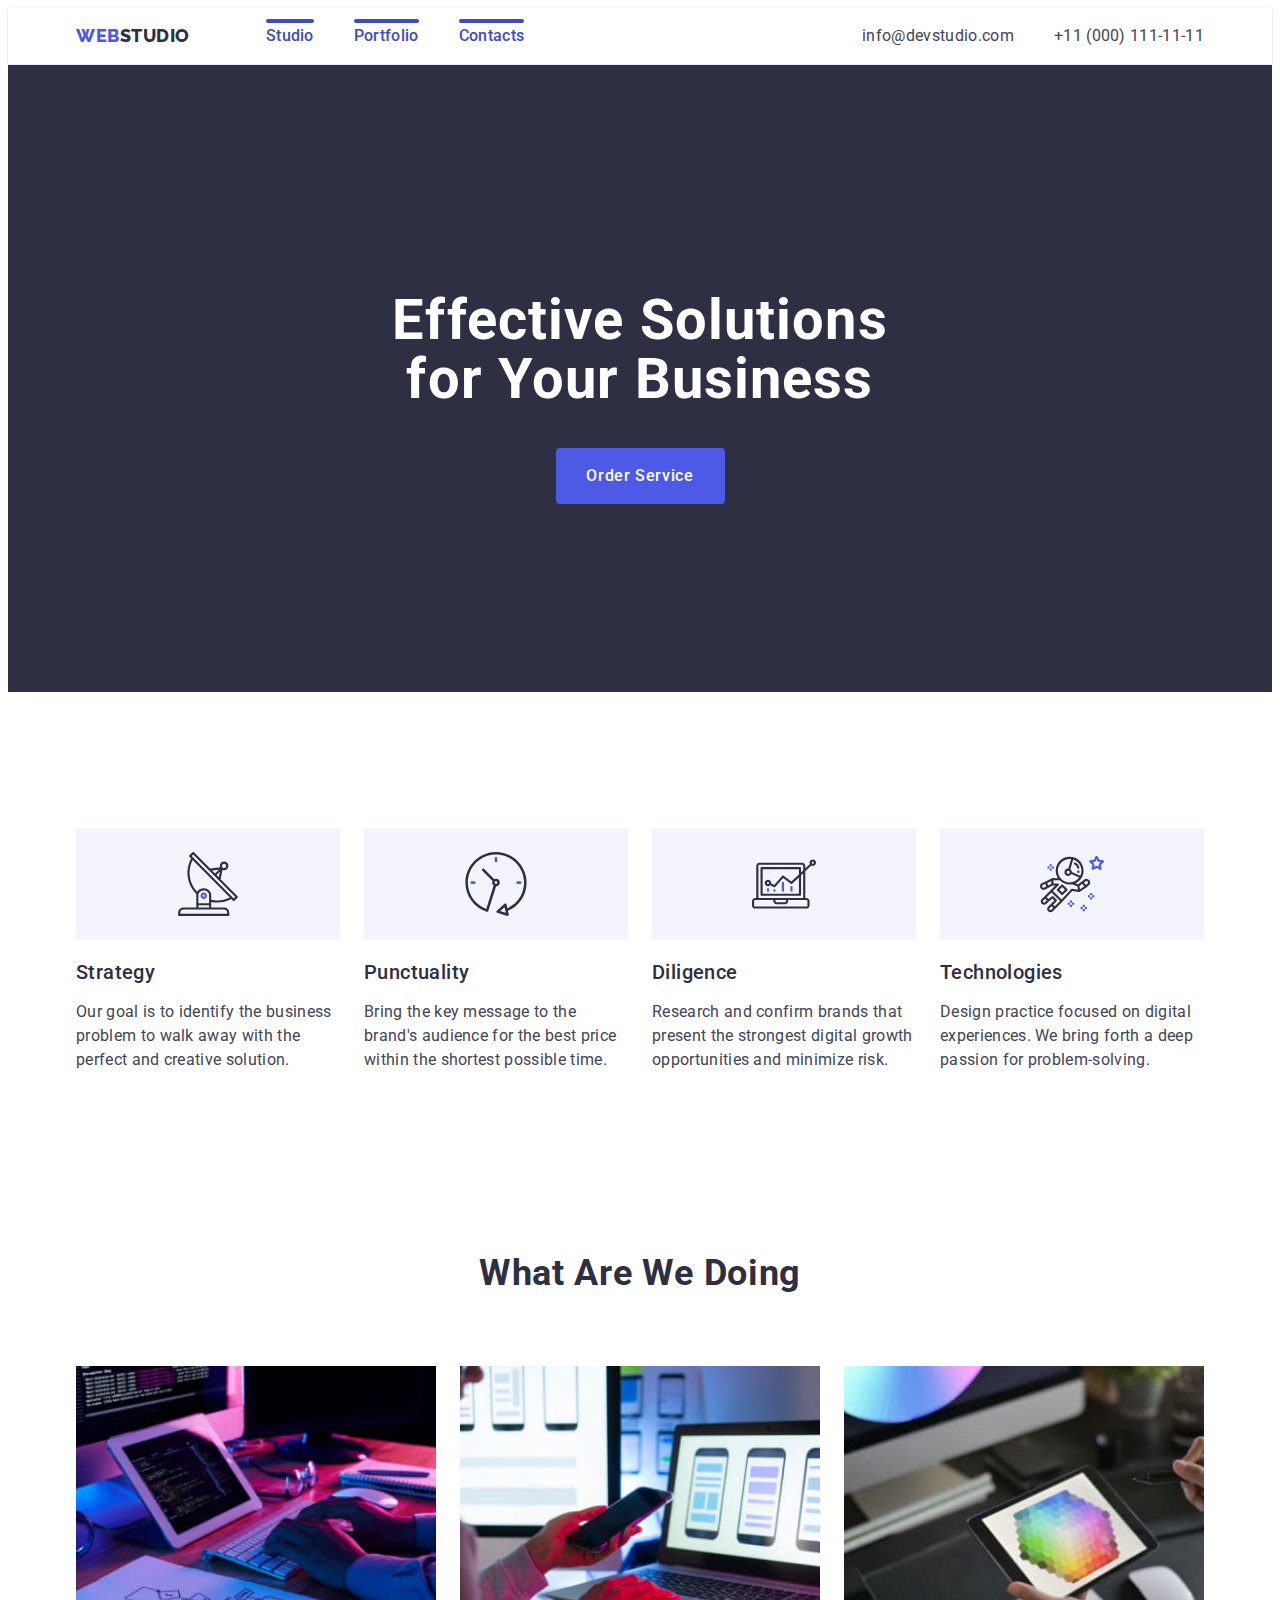
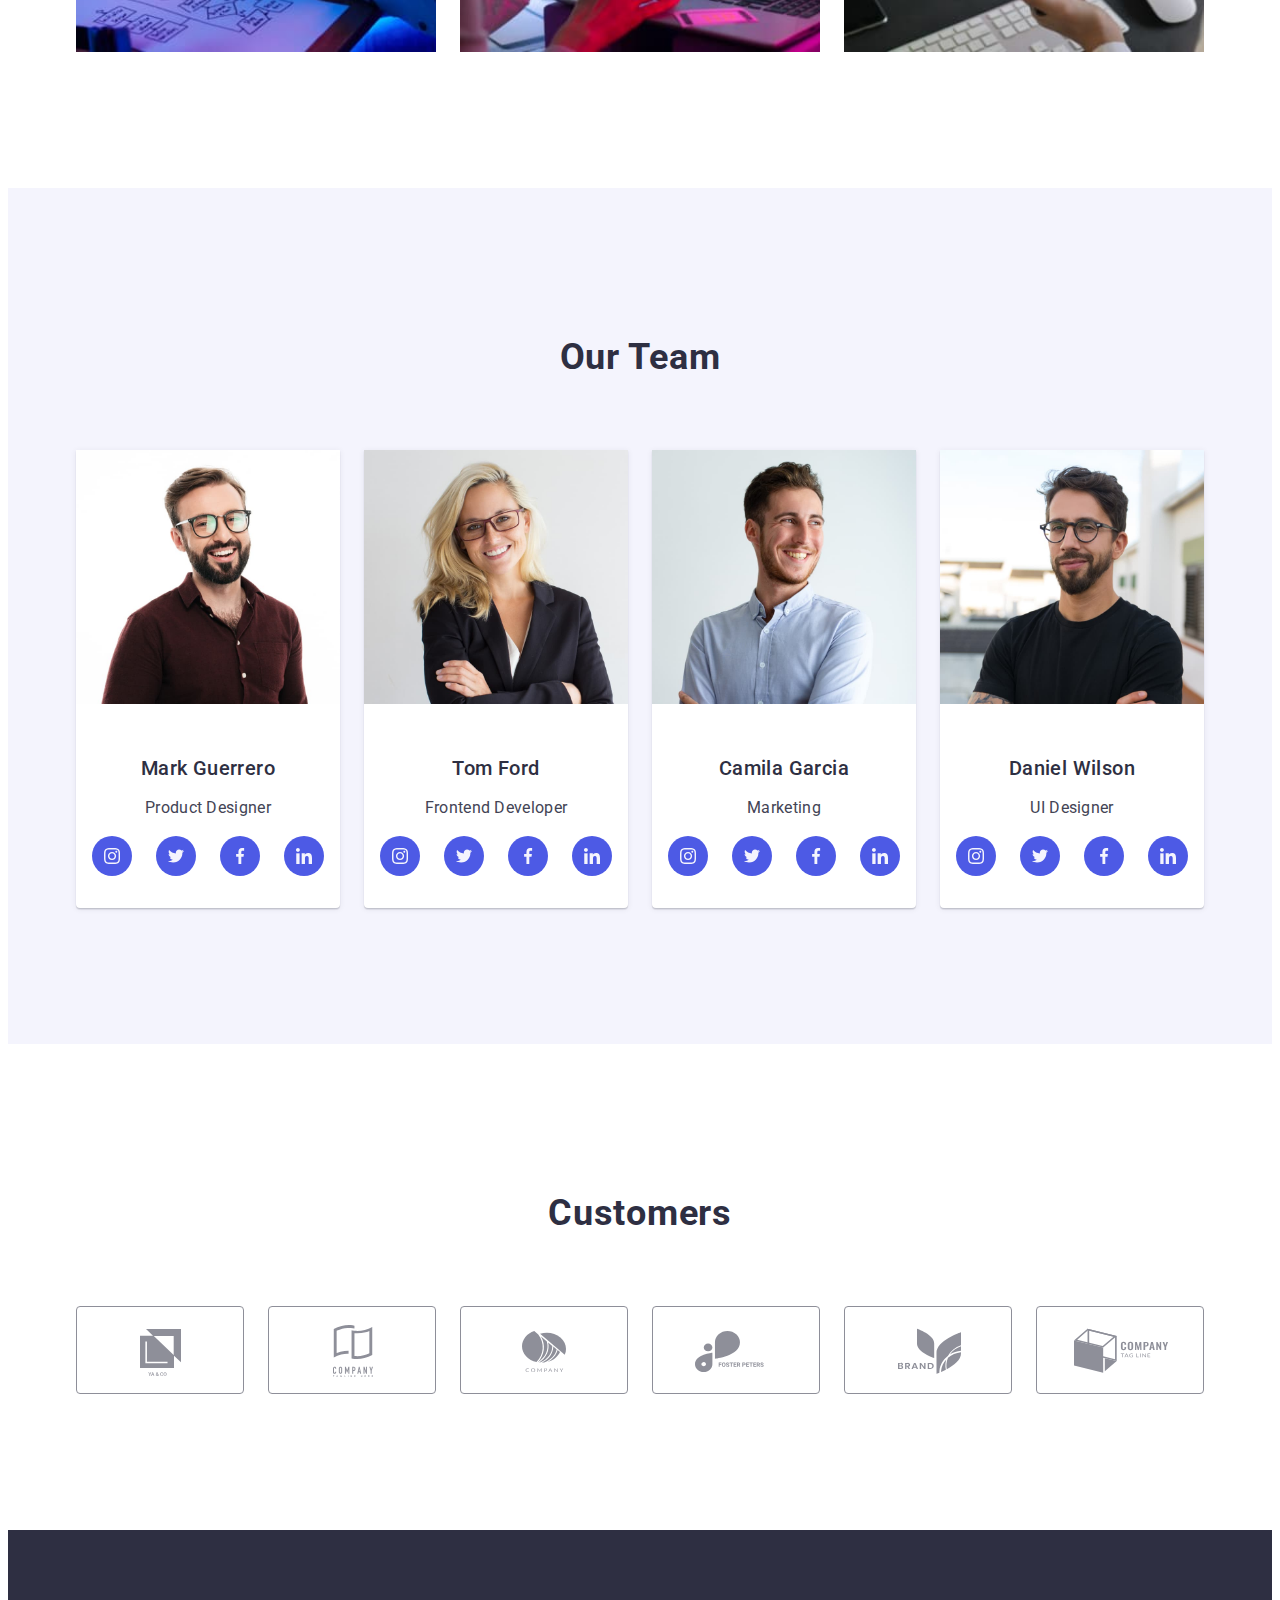
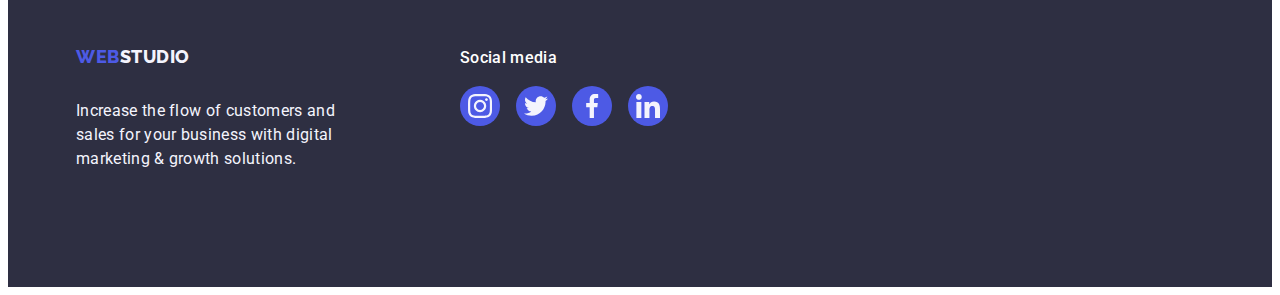
==== index.html @ 099668f4 "Initial commit" ====
<!DOCTYPE html>
<html lang="en">
  <head>
    <meta charset="UTF-8" />
    <meta name="viewport" content="width=device-width, initial-scale=1.0" />
    <title>Studio</title>

    <link
      rel="stylesheet"
      href="https://cdnjs.cloudflare.com/ajax/libs/modern-normalize/2.0.0/modern-normalize.min.css"
      integrity="sha512-4xo8blKMVCiXpTaLzQSLSw3KFOVPWhm/TRtuPVc4WG6kUgjH6J03IBuG7JZPkcWMxJ5huwaBpOpnwYElP/m6wg=="
      crossorigin="anonymous"
      referrerpolicy="no-referrer"
    />
    <link rel="stylesheet" href="./css/styles.css" />
    <link rel="preconnect" href="https://fonts.googleapis.com" />
    <link rel="preconnect" href="https://fonts.gstatic.com" crossorigin />
    <link
      href="https://fonts.googleapis.com/css2?family=Raleway:wght@700&family=Roboto:wght@400;500;700;900&display=swap"
      rel="stylesheet"
    />
  </head>

  <body>
    <!-- Header content -->

    <header class="header-container">
      <div class="header-content container space">
        <nav class="header-navbar">
          <a class="logo logo-blue link header-navbar-logo" href="./index.html"
            >Web<span class="logo logo-dark link">Studio</span></a
          >
          <ul class="list header-navbar-menu">
            <li>
              <a class="header-nav-link link" href="./index.html">Studio</a>
            </li>
            <li>
              <a class="header-nav-link link" href="./portfolio.html"
                >Portfolio</a
              >
            </li>
            <li>
              <a class="header-nav-link link" href="">Contacts</a>
            </li>
          </ul>
        </nav>
        <address class="address">
          <ul class="list header-address-container">
            <li>
              <a class="address-link link" href="mailto:info@devstudio.com"
                >info@devstudio.com</a
              >
            </li>
            <li>
              <a class="address-link link" href="tel:+110001111111"
                >+11 (000) 111-11-11</a
              >
            </li>
          </ul>
        </address>
      </div>
    </header>

    <main>
      <!-- Hero section -->
      <section class="hero-background hero-container">
        <div class="container hero-title-straighten">
          <h1 class="hero-title">
            Effective Solutions <br />
            for Your Business
          </h1>
          <button data-modal-open class="hero-order-button" type="button">
            Order Service
          </button>
        </div>
      </section>

      <!-- We offer section -->
      <section class="we-offer-container">
        <div class="container">
          <h2 class="visually-hidden">h2</h2>
          <ul class="list we-offer-section-list">
            <li class="we-offer-section-icon-list">
              <div class="we-offer-div-icon">
                <svg width="64" height="64" class="we-offer-svg">
                  <use href="./images/icons.svg#antenna" />
                </svg>
              </div>
              <h3 class="header-subtitle we-offer-header">Strategy</h3>
              <p class="paragraph-content">
                Our goal is to identify the business problem to walk away with
                the perfect and creative solution.
              </p>
            </li>
            <li class="we-offer-section-icon-list">
              <div class="we-offer-div-icon">
                <svg width="64" height="64" class="we-offer-svg">
                  <use href="./images/icons.svg#clock" />
                </svg>
              </div>
              <h3 class="header-subtitle we-offer-header">Punctuality</h3>
              <p class="paragraph-content">
                Bring the key message to the brand's audience for the best price
                within the shortest possible time.
              </p>
            </li>
            <li class="we-offer-section-icon-list">
              <div class="we-offer-div-icon">
                <svg width="64" height="64" class="we-offer-svg">
                  <use href="./images/icons.svg#diagram" />
                </svg>
              </div>
              <h3 class="header-subtitle we-offer-header">Diligence</h3>
              <p class="paragraph-content">
                Research and confirm brands that present the strongest digital
                growth opportunities and minimize risk.
              </p>
            </li>
            <li class="we-offer-section-icon-list">
              <div class="we-offer-div-icon">
                <svg width="64" height="64" class="we-offer-svg">
                  <use href="./images/icons.svg#astronaut" />
                </svg>
              </div>
              <h3 class="header-subtitle we-offer-header">Technologies</h3>
              <p class="paragraph-content">
                Design practice focused on digital experiences. We bring forth a
                deep passion for problem-solving.
              </p>
            </li>
          </ul>
        </div>
      </section>

      <!-- Our work section -->
      <section class="our-work-container">
        <div class="container">
          <h2 class="section-title our-work-header">What are we doing</h2>
          <ul class="list our-work-list">
            <li class="our-work-element">
              <img src="./images/code.jpg" alt="Coding on desk." width="360" />
            </li>
            <li class="our-work-element">
              <img
                src="./images/search.jpg"
                alt="Searching Layouts."
                width="360"
              />
            </li>
            <li class="our-work-element">
              <img src="./images/design.jpg" alt="Color palette." width="360" />
            </li>
          </ul>
        </div>
      </section>

      <!-- Our team section -->
      <section class="our-team-background our-team-container">
        <div class="container">
          <h2 class="section-title our-team-header">Our Team</h2>
          <ul class="list our-team-list">
            <!-- Employee 1 -->
            <li class="header-background our-team-element">
              <img
                src="./images/chris.jpg"
                alt="Product Designer"
                width="264"
              />
              <div class="our-team-employee-container">
                <h3
                  class="header-background header-subtitle our-team-employee-name"
                >
                  Mark Guerrero
                </h3>
                <p class="paragraph-content our-team-employee-position">
                  Product Designer
                </p>
                <ul class="list our-team-ul-svg">
                  <li class="our-team-list-svg">
                    <a href="" class="our-team-link-svg">
                      <svg width="16" height="16" class="section-three-svg">
                        <use href="./images/icons.svg#instagram"></use>
                      </svg>
                    </a>
                  </li>
                  <li class="our-team-list-svg">
                    <a href="" class="our-team-link-svg">
                      <svg width="16" height="16" class="section-three-svg">
                        <use href="./images/icons.svg#twitter"></use>
                      </svg>
                    </a>
                  </li>
                  <li class="our-team-list-svg">
                    <a href="" class="our-team-link-svg">
                      <svg width="16" height="16" class="section-three-svg">
                        <use href="./images/icons.svg#facebook"></use>
                      </svg>
                    </a>
                  </li>
                  <li class="our-team-list-svg">
                    <a href="" class="our-team-link-svg">
                      <svg width="16" height="16" class="section-three-svg">
                        <use href="./images/icons.svg#linkedin"></use>
                      </svg>
                    </a>
                  </li>
                </ul>
              </div>
            </li>
            <!-- Employee 2 -->
            <li class="header-background our-team-element">
              <img
                src="./images/kylie.jpg"
                alt="Frontend Developer"
                width="264"
              />
              <div class="our-team-employee-container">
                <h3
                  class="header-background header-subtitle our-team-employee-name"
                >
                  Tom Ford
                </h3>
                <p class="paragraph-content our-team-employee-position">
                  Frontend Developer
                </p>
                <ul class="list our-team-ul-svg">
                  <li class="our-team-list-svg">
                    <a href="" class="our-team-link-svg">
                      <svg width="16" height="16" class="section-three-svg">
                        <use href="./images/icons.svg#instagram"></use>
                      </svg>
                    </a>
                  </li>
                  <li class="our-team-list-svg">
                    <a href="" class="our-team-link-svg">
                      <svg width="16" height="16" class="section-three-svg">
                        <use href="./images/icons.svg#twitter"></use>
                      </svg>
                    </a>
                  </li>
                  <li class="our-team-list-svg">
                    <a href="" class="our-team-link-svg">
                      <svg width="16" height="16" class="section-three-svg">
                        <use href="./images/icons.svg#facebook"></use>
                      </svg>
                    </a>
                  </li>
                  <li class="our-team-list-svg">
                    <a href="" class="our-team-link-svg">
                      <svg width="16" height="16" class="section-three-svg">
                        <use href="./images/icons.svg#linkedin"></use>
                      </svg>
                    </a>
                  </li>
                </ul>
              </div>
            </li>
            <!-- Employee 3 -->
            <li class="header-background our-team-element">
              <img src="./images/ryan.jpg" alt="Marketing" width="264" />
              <div class="our-team-employee-container">
                <h3
                  class="header-background header-subtitle our-team-employee-name"
                >
                  Camila Garcia
                </h3>
                <p class="paragraph-content our-team-employee-position">
                  Marketing
                </p>
                <ul class="list our-team-ul-svg">
                  <li class="our-team-list-svg">
                    <a href="" class="our-team-link-svg">
                      <svg width="16" height="16" class="section-three-svg">
                        <use href="./images/icons.svg#instagram"></use>
                      </svg>
                    </a>
                  </li>
                  <li class="our-team-list-svg">
                    <a href="" class="our-team-link-svg">
                      <svg width="16" height="16" class="section-three-svg">
                        <use href="./images/icons.svg#twitter"></use>
                      </svg>
                    </a>
                  </li>
                  <li class="our-team-list-svg">
                    <a href="" class="our-team-link-svg">
                      <svg width="16" height="16" class="section-three-svg">
                        <use href="./images/icons.svg#facebook"></use>
                      </svg>
                    </a>
                  </li>
                  <li class="our-team-list-svg">
                    <a href="" class="our-team-link-svg">
                      <svg width="16" height="16" class="section-three-svg">
                        <use href="./images/icons.svg#linkedin"></use>
                      </svg>
                    </a>
                  </li>
                </ul>
              </div>
            </li>
            <!-- Employee 4 -->
            <li class="header-background our-team-element">
              <img src="./images/tyler.jpg" alt="UI Designer" width="264" />
              <div class="our-team-employee-container">
                <h3
                  class="header-background header-subtitle our-team-employee-name"
                >
                  Daniel Wilson
                </h3>
                <p class="paragraph-content our-team-employee-position">
                  UI Designer
                </p>
                <ul class="list our-team-ul-svg">
                  <li class="our-team-list-svg">
                    <a href="" class="our-team-link-svg">
                      <svg width="16" height="16" class="section-three-svg">
                        <use href="./images/icons.svg#instagram"></use>
                      </svg>
                    </a>
                  </li>
                  <li class="our-team-list-svg">
                    <a href="" class="our-team-link-svg">
                      <svg width="16" height="16" class="section-three-svg">
                        <use href="./images/icons.svg#twitter"></use>
                      </svg>
                    </a>
                  </li>
                  <li class="our-team-list-svg">
                    <a href="" class="our-team-link-svg">
                      <svg width="16" height="16" class="section-three-svg">
                        <use href="./images/icons.svg#facebook"></use>
                      </svg>
                    </a>
                  </li>
                  <li class="our-team-list-svg">
                    <a href="" class="our-team-link-svg">
                      <svg width="16" height="16" class="section-three-svg">
                        <use href="./images/icons.svg#linkedin"></use>
                      </svg>
                    </a>
                  </li>
                </ul>
              </div>
            </li>
          </ul>
        </div>
      </section>

      <!-- Customers Section -->
      <section class="customers-section">
        <div class="container">
          <h2 class="customers-section-header">Customers</h2>
          <ul class="list customers-section-icon">
            <li class="customers-section-list-element">
              <a class="customers-link" href="">
                <svg class="customers-svg" width="104" height="56">
                  <use href="./images/icons.svg#1st-company" />
                </svg>
              </a>
            </li>
            <li class="customers-section-list-element">
              <a class="customers-link" href="">
                <svg class="customers-svg" width="104" height="56">
                  <use href="./images/icons.svg#2nd-company" />
                </svg>
              </a>
            </li>
            <li class="customers-section-list-element">
              <a class="customers-link" href="">
                <svg class="customers-svg" width="104" height="56">
                  <use href="./images/icons.svg#3rd-company" />
                </svg>
              </a>
            </li>
            <li class="customers-section-list-element">
              <a class="customers-link" href="">
                <svg class="customers-svg" width="104" height="56">
                  <use href="./images/icons.svg#4th-company" />
                </svg>
              </a>
            </li>
            <li class="customers-section-list-element">
              <a class="customers-link" href="">
                <svg class="customers-svg" width="104" height="56">
                  <use href="./images/icons.svg#5th-company" />
                </svg>
              </a>
            </li>
            <li class="customers-section-list-element">
              <a class="customers-link" href="">
                <svg class="customers-svg" width="104" height="56">
                  <use href="./images/icons.svg#6th-company" />
                </svg>
              </a>
            </li>
          </ul>
        </div>
      </section>
    </main>

    <!-- Footer content -->
    <footer class="footer-background footer-container">
      <div class="container footer-div">
        <div class="footer-logo-div">
          <a
            class="logo logo-blue link footer-logo-container"
            href="./index.html"
            >Web<span class="logo logo-light link">Studio</span></a
          >
          <p class="footer-content footer-paragraph-container">
            Increase the flow of customers and sales for your business with
            digital marketing & growth solutions.
          </p>
          <address></address>
        </div>
        <div class="footer-social-media-div">
          <p class="footer-social-media-p">Social media</p>
          <ul class="list footer-ul-list-svg">
            <li class="footer-list-svg">
              <a href="" class="footer-link-svg">
                <svg width="24" height="24" class="footer-svg">
                  <use href="./images/icons.svg#instagram-2"></use>
                </svg>
              </a>
            </li>
            <li class="footer-list-svg">
              <a href="" class="footer-link-svg">
                <svg width="24" height="24" class="footer-svg">
                  <use href="./images/icons.svg#twitter-2"></use>
                </svg>
              </a>
            </li>
            <li class="footer-list-svg">
              <a href="" class="footer-link-svg">
                <svg width="24" height="24" class="footer-svg">
                  <use href="./images/icons.svg#facebook-2"></use>
                </svg>
              </a>
            </li>
            <li class="footer-list-svg">
              <a href="" class="footer-link-svg">
                <svg width="24" height="24" class="footer-svg">
                  <use href="./images/icons.svg#linkedin-2"></use>
                </svg>
              </a>
            </li>
          </ul>
        </div>
      </div>
    </footer>
    <div data-modal class="modal-div is-hidden">
      <div class="modal-container">
        <button type="button" class="modal-button" data-modal-close>
          <svg width="8" height="8" class="modal-svg">
            <use href="./images/icons.svg#icon-linkedin-1"></use>
          </svg>
        </button>
      </div>
    </div>
    <script src="./js/modal.js"></script>
  </body>
</html>
---- css/styles.css ----
:root {
  --primary-brand-color: #4d5ae5;
  --pressed-state-color: #404bbf;
  --dark-color: #2e2f42;
  --success-color: #31d0aa;
  --text-color: #434455;
  --subtle-text-color: #8e8f99;
  --accent-color: #e7e9fc;
  --light-color: #f4f4fd;
  --modal-overlay-color: #2e2f42;
  --hero-background-color: #2e2f42;
  --white-background-color: #ffffff;
  --modal-background-color: #fcfcfc;
}

* {
  box-sizing: border-box;
}

ul {
  padding: 0;
}

body {
  font-family: "Roboto", sans-serif;
  color: var(--text-color);
  background-color: var(--white-background-color);
}

.space {
  display: flex;
  justify-content: space-between;
}

img {
  display: block;
}

.header-container {
  border-bottom: 1px solid #e7e9fc;
  box-shadow: 0px 2px 1px rgba(46, 47, 66, 0.08),
    0px 1px 1px rgba(46, 47, 66, 0.16), 0px 1px 6px rgba(46, 47, 66, 0.08);
}

.header-content {
  display: flex;
}

.header-navbar {
  display: flex;
  align-items: center;
}

.header-navbar-logo {
  margin-right: 76px;
}

.header-navbar-menu {
  display: flex;
  gap: 40px;
}

.header-address-container {
  display: flex;
  gap: 40px;
}

.container {
  width: 1158px;
  margin: 0 auto;
  padding: 0 15px;
}

.logo {
  font-family: "Raleway", sans-serif;
  font-size: 18px;
  font-style: normal;
  font-weight: 800;
  line-height: 1.17;
  letter-spacing: 0.54px;
  text-transform: uppercase;
  text-decoration: none;
}

.logo-blue {
  color: var(--primary-brand-color);
}

.logo-dark {
  color: var(--dark-color);
}

.logo-light {
  color: var(--light-color);
}

.header-nav-link {
  color: var(--dark-color);
  padding: 24px 0;
  font-size: 16px;
  font-style: normal;
  font-weight: 500;
  line-height: 1.5;
  letter-spacing: 0.02em;
  transition: color 250ms cubic-bezier(0.4, 0, 0.2, 1);
  position: relative;
  color: #404bbf;
}

.header-nav-link::after {
  content: "";
  width: 100%;
  height: 4px;
  left: 0;
  background-color: var(--pressed-state-color);
  display: block;
  border-radius: 2px;
  position: absolute;
  top: 17px;
  bottom: -1px;
  transition: color 250ms cubic-bezier(0.4, 0, 0.2, 1);
}

.header-nav-link:hover,
.header-nav-link:focus {
  color: #404bbf;
}

.address {
  font-style: normal;
}

.address-link {
  color: var(--text-color);
  font-size: 16px;
  font-style: normal;
  font-weight: 400;
  line-height: 1.5;
  letter-spacing: 0.32px;
  transition: color 250ms cubic-bezier(0.4, 0, 0.2, 1);
}

.address-link:hover,
.address-link:focus {
  color: var(--pressed-state-color);
}

.hero-background {
  background-color: var(--hero-background-color);
  max-width: 1440px;
  background-repeat: no-repeat;
  background-position: center;
  background-size: cover;
}

.hero-container {
  padding: 188px 0;
  /* background-image: url("../images/background-image.jpg"); */
  background-image: linear-gradient(
      rgba(46, 47, 66, 0.7),
      rgba(46, 47, 66, 0.7)
    ),
    url(../images/background-image.jpg);
}

.hero-title {
  color: var(--white-background-color);
  text-align: center;
  font-size: 56px;
  font-style: normal;
  font-weight: 700;
  line-height: 1.07;
  letter-spacing: 1.12px;
  max-width: 496px;
}

.hero-order-button {
  font-family: "Roboto", sans-serif;
  background-color: var(--primary-brand-color);
  color: var(--white-background-color);
  font-size: 16px;
  font-style: normal;
  font-weight: 500;
  line-height: 1.5;
  letter-spacing: 0.64px;
  cursor: pointer;

  display: block;
  min-width: 169px;
  height: 56px;
  border: none;
  border-radius: 4px;
  transition: background-color 250ms cubic-bezier(0.4, 0, 0.2, 1);
}

.hero-order-button:hover,
.hero-order-button:focus {
  background-color: var(--pressed-state-color);
}

.hero-title-straighten {
  display: flex;
  flex-direction: column;
  align-items: center;
  justify-content: center;
}

.we-offer-container {
  padding: 120px 0;
}

.we-offer-svg {
  width: 64px;
  height: 64px;
}

.we-offer-div-icon {
  display: flex;
  align-items: center;
  justify-content: center;
  width: 264px;
  height: 112px;
  background-color: #f4f4fd;
  border-radius: 4px;
  margin-bottom: 8px;
}

.we-offer-text-list {
  display: flex;
  gap: 24px;
}

.we-offer-section-list {
  display: flex;
  gap: 24px;
}

.we-offer-section-icon-list {
  width: 100%;
  min-width: 264px;
}

.we-offer-element {
  padding: 24px 100px;
  border-radius: 4px;
  background: var(--CLOUD, #f4f4fd);
}

.we-offer-header {
  margin-bottom: 8px;
}

.our-work-container {
  padding-bottom: 120px;
}

.our-work-header {
  margin-bottom: 72px;
}

.our-work-list {
  display: flex;
  gap: 24px;
}

.our-work-element {
  flex-basis: calc((100% - 48px) / 3);
}

.header-subtitle {
  color: var(--dark-color);
  font-size: 20px;
  font-style: normal;
  font-weight: 500;
  line-height: 1.2;
  letter-spacing: 0.4px;
}

.paragraph-content {
  color: var(--text-color);
  font-size: 16px;
  font-weight: 400;
  line-height: 1.5;
  letter-spacing: 0.02em;
  font-style: normal;
}

.section-title {
  color: var(--dark-color);
  text-align: center;
  font-size: 36px;
  font-style: normal;
  font-weight: 700;
  line-height: 1.11;
  letter-spacing: 0.02em;
  text-transform: capitalize;
}

.our-team-background {
  background-color: var(--light-color);
}

.header-background {
  background-color: #ffffffff;
}

.our-team-container {
  padding: 120px 0;
}

.our-team-header {
  margin-bottom: 72px;
}

.our-team-list {
  display: flex;
  gap: 24px;
}

.our-team-ul-svg {
  display: flex;
  justify-content: center;
  gap: 24px;
}

.our-team-list-svg {
  width: 40px;
  height: 40px;
}

.section-three-svg {
  fill: #f4f4fd;
  width: 16px;
  height: 16px;
}

.our-team-link-svg {
  height: 100%;
  width: 100%;
  background-color: #4d5ae5;
  border-radius: 50%;
  display: flex;
  align-items: center;
  justify-content: center;
  transition: background-color 250ms cubic-bezier(0.4, 0, 0.2, 1);
}

.our-team-link-svg:hover {
  background-color: #404bbf;
}

.our-team-link-svg:focus {
  background-color: #404bbf;
}

.our-team-element {
  flex-basis: calc((100% - 72px) / 4);
  border-radius: 0px 0px 4px 4px;
  box-shadow: 0px 2px 1px 0px rgba(46, 47, 66, 0.08),
    0px 1px 1px 0px rgba(46, 47, 66, 0.16),
    0px 1px 6px 0px rgba(46, 47, 66, 0.08);
}

.our-team-employee-container {
  padding: 32px 0;
}

.our-team-employee-name {
  text-align: center;
  margin-bottom: 8px;
}

.our-team-employee-position {
  text-align: center;
}

.employee-name {
  color: var(--dark-color);
  font-size: 20px;
  font-style: normal;
  font-weight: 500;
  line-height: 1.2;
  letter-spacing: 0.4px;
}

.employee-job {
  color: var(--text-color);
  font-size: 16px;
  line-height: 1.5;
  letter-spacing: 0.32px;
}

.customers-section {
  padding-top: 120px;
  padding-bottom: 120px;
}

.customers-section-header {
  margin-bottom: 72px;
  color: #2e2f42;
  text-align: center;
  font-size: 36px;
  font-style: normal;
  font-weight: 700;
  line-height: 111.111%;
  letter-spacing: 0.72px;
  text-transform: capitalize;
}

.customers-section-icon {
  display: flex;
  justify-content: center;
  gap: 24px;
}

.customers-link {
  width: 100%;
  height: 100%;
  border-radius: 4px;
  border: 1px solid #8e8f99;
  display: flex;
  align-items: center;
  justify-content: center;
  color: #8e8f99;
  transition: border-color 250ms cubic-bezier(0.4, 0, 0.2, 1),
    color 250ms cubic-bezier(0.4, 0, 0.2, 1);
}

.customers-link:hover {
  border-color: #404bbf;
  color: #404bbf;
}

.customers-link:focus {
  border-color: #404bbf;
  color: #404bbf;
}

.customers-svg {
  width: 104px;
  height: 56px;
  fill: currentColor;
}

.customers-section-list-element {
  width: 168px;
  height: 88px;
}

.footer-background {
  background-color: var(--dark-color);
}

.footer-container {
  padding: 100px 0;
}

.footer-div {
  display: flex;
  align-items: baseline;
}

.footer-social-media-div {
  margin-right: 120px;
}

.footer-social-media-p {
  margin-bottom: 16px;
  font-family: Roboto;
  font-size: 16px;
  font-style: normal;
  font-weight: 500;
  line-height: 1.5;
  letter-spacing: 0.02em;
  color: #ffffffff;
}

.footer-ul-list-svg {
  display: flex;
  justify-content: center;
  gap: 16px;
}

.footer-list-svg {
  width: 40px;
  height: 40px;
}

.footer-link-svg {
  width: 100%;
  height: 100%;
  background-color: #4d5ae5;
  border-radius: 50%;
  display: flex;
  align-items: center;
  justify-content: center;
  transition: background-color 250ms cubic-bezier(0.4, 0, 0.2, 1);
}

.footer-link-svg:hover,
.footer-link-svg:focus {
  background-color: #31d0aa;
}

.footer-svg {
  fill: #f4f4fd;
  width: 24px;
  height: 24px;
}

.footer-logo-container {
  display: inline-block;
  margin-bottom: 16px;
}

.footer-logo-div {
  margin-right: 120px;
}

.footer-paragraph-container {
  max-width: 264px;
}

.footer-content {
  color: var(--light-color);
  font-size: 16px;
  line-height: 1.5;
  letter-spacing: 0.32px;
}

.footer-social-media-p {
  font-weight: 500;
  line-height: 1.5;
  letter-spacing: 0.02em;
  color: var(--white-background-color);
  margin-bottom: 16px;
}

.list {
  list-style: none;
}

.services-section-container {
  padding-top: 96px;
  padding-bottom: 120px;
}

.filter-buttons-list {
  display: flex;
  justify-content: center;
  gap: 24px;
  margin-bottom: 72px;
}

.portfolio-filter-button {
  font-family: "Roboto", sans-serif;
  font-weight: 500;
  font-size: 16px;
  line-height: 1.5;
  letter-spacing: 0.04em;
  text-align: center;
  color: var(--primary-brand-color);
  background-color: var(--light-color);
  border-color: var(--accent-color);
  cursor: pointer;

  padding: 12px 24px;
  border: 1px solid var(--accent-color);
  border-radius: 4px;

  transition: color 250ms cubic-bezier(0.4, 0, 0.2, 1),
    background-color 250ms cubic-bezier(0.4, 0, 0.2, 1),
    border-color 250ms cubic-bezier(0.4, 0, 0.2, 1),
    box-shadow 250ms cubic-bezier(0.4, 0, 0.2, 1);
}

.portfolio-filter-button:hover,
.portfolio-filter-button:focus {
  color: #ffffffff;
  background-color: #404bbf;
  border: 1px solid transparent;
  box-shadow: 0px 3px 1px rgba(0, 0, 0, 0.1), 0px 2px 1px rgba(0, 0, 0, 0.08),
    0px 2px 2px rgba(0, 0, 0, 0.12);
}

.portfolio-link {
  width: calc((100%-48px) / 3);
  display: block;
  transition: box-shadow 250ms cubic-bezier(0.4, 0, 0.2, 1);
}

.portfolio-link:hover,
.portfolio-link:focus {
  box-shadow: 0px 1px 6px rgba(46, 47, 66, 0.08),
    0px 1px 1px rgba(46, 47, 66, 0.16), 0px 2px 1px rgba(46, 47, 66, 0.08);
}

.portfolio-link:hover .portfolio-transition-paragraph {
  transform: translateY(0%);
}

.portfolio-link:focus .portfolio-transition-paragraph {
  transform: translateY(0%);
}

.portfolio-transition-div {
  position: relative;
  overflow: hidden;
}

.portfolio-transition-paragraph {
  position: absolute;
  top: 0;
  font-size: 16px;
  line-height: 1.5;
  letter-spacing: 0.02em;
  color: var(--light-color);
  padding: 40px 32px;
  background-color: #4d5ae5;
  height: 100%;
  width: 100%;
  transform: translateY(100%);
  transition: transform 250ms cubic-bezier(0.4, 0, 0.2, 1);
}

.services-content-container {
  display: flex;
  flex-wrap: wrap;
  column-gap: 24px;
  row-gap: 48px;
  padding: 0;
}

.services-content-ul-li {
  flex-basis: calc((100% - 48px) / 3);
}

.services-content-div {
  padding: 32px 16px;
  border: 1px solid var(--accent-color);
  border-top: none;
}

.service-name {
  color: var(--dark-color);
  font-size: 20px;
  font-style: normal;
  font-weight: 500;
  line-height: 1.2;
  letter-spacing: 0.02em;
  margin-bottom: 8px;
}

.service-category {
  color: var(--text-color);
  font-size: 16px;
  line-height: 1.5;
  letter-spacing: 0.02em;
}

.link {
  text-decoration: none;
}

.visually-hidden {
  position: absolute;
  width: 1px;
  height: 1px;
  margin: -1px;
  border: 0;
  padding: 0;
  white-space: nowrap;
  clip-path: inset(100%);
  clip: rect(0 0 0 0);
  overflow: hidden;
}

.modal-div {
  position: fixed;
  top: 0;
  left: 0;
  width: 100%;
  height: 100%;
  background-color: rgba(46, 47, 66, 0.4);
  transition: opacity 250ms cubic-bezier(0.4, 0, 0.2, 1),
    visibility 250ms cubic-bezier(0.4, 0, 0.2, 1);
}

.is-hidden {
  opacity: 0;
  visibility: hidden;
  pointer-events: none;
}

.modal-container {
  position: absolute;
  top: 50%;
  left: 50%;
  transform: translate(-50%, -50%) scale(1);
  width: 408px;
  min-height: 584px;
  background: #fcfcfc;
  border-radius: 4px;
  transition: transform 250ms cubic-bezier(0.4, 0, 0.2, 1);
  box-shadow: 0px 2px 1px 0px rgba(0, 0, 0, 0.2),
    0px 1px 3px 0px rgba(0, 0, 0, 0.12), 0px 1px 1px 0px rgba(0, 0, 0, 0.14);
}

.modal-button {
  border: 1px solid rgba(0, 0, 0, 0.1);
  position: absolute;
  top: 24px;
  right: 24px;
  width: 24px;
  height: 24px;
  border-radius: 50%;
  display: flex;
  align-items: center;
  justify-content: center;
  background-color: #e7e9fc;
  padding: 0;
  cursor: pointer;
  transition: background-color 250ms cubic-bezier(0.4, 0, 0.2, 1),
    border 250ms cubic-bezier(0.4, 0, 0.2, 1);
}

.modal-button:hover {
  background-color: #404bbf;
  border: none;
  fill: #ffffff;
}

.modal-button:focus {
  background-color: #404bbf;
  border: none;
  fill: #ffffff;
}

.modal-svg {
  transition: fill 250ms cubic-bezier(0.4, 0, 0.2, 1);
}
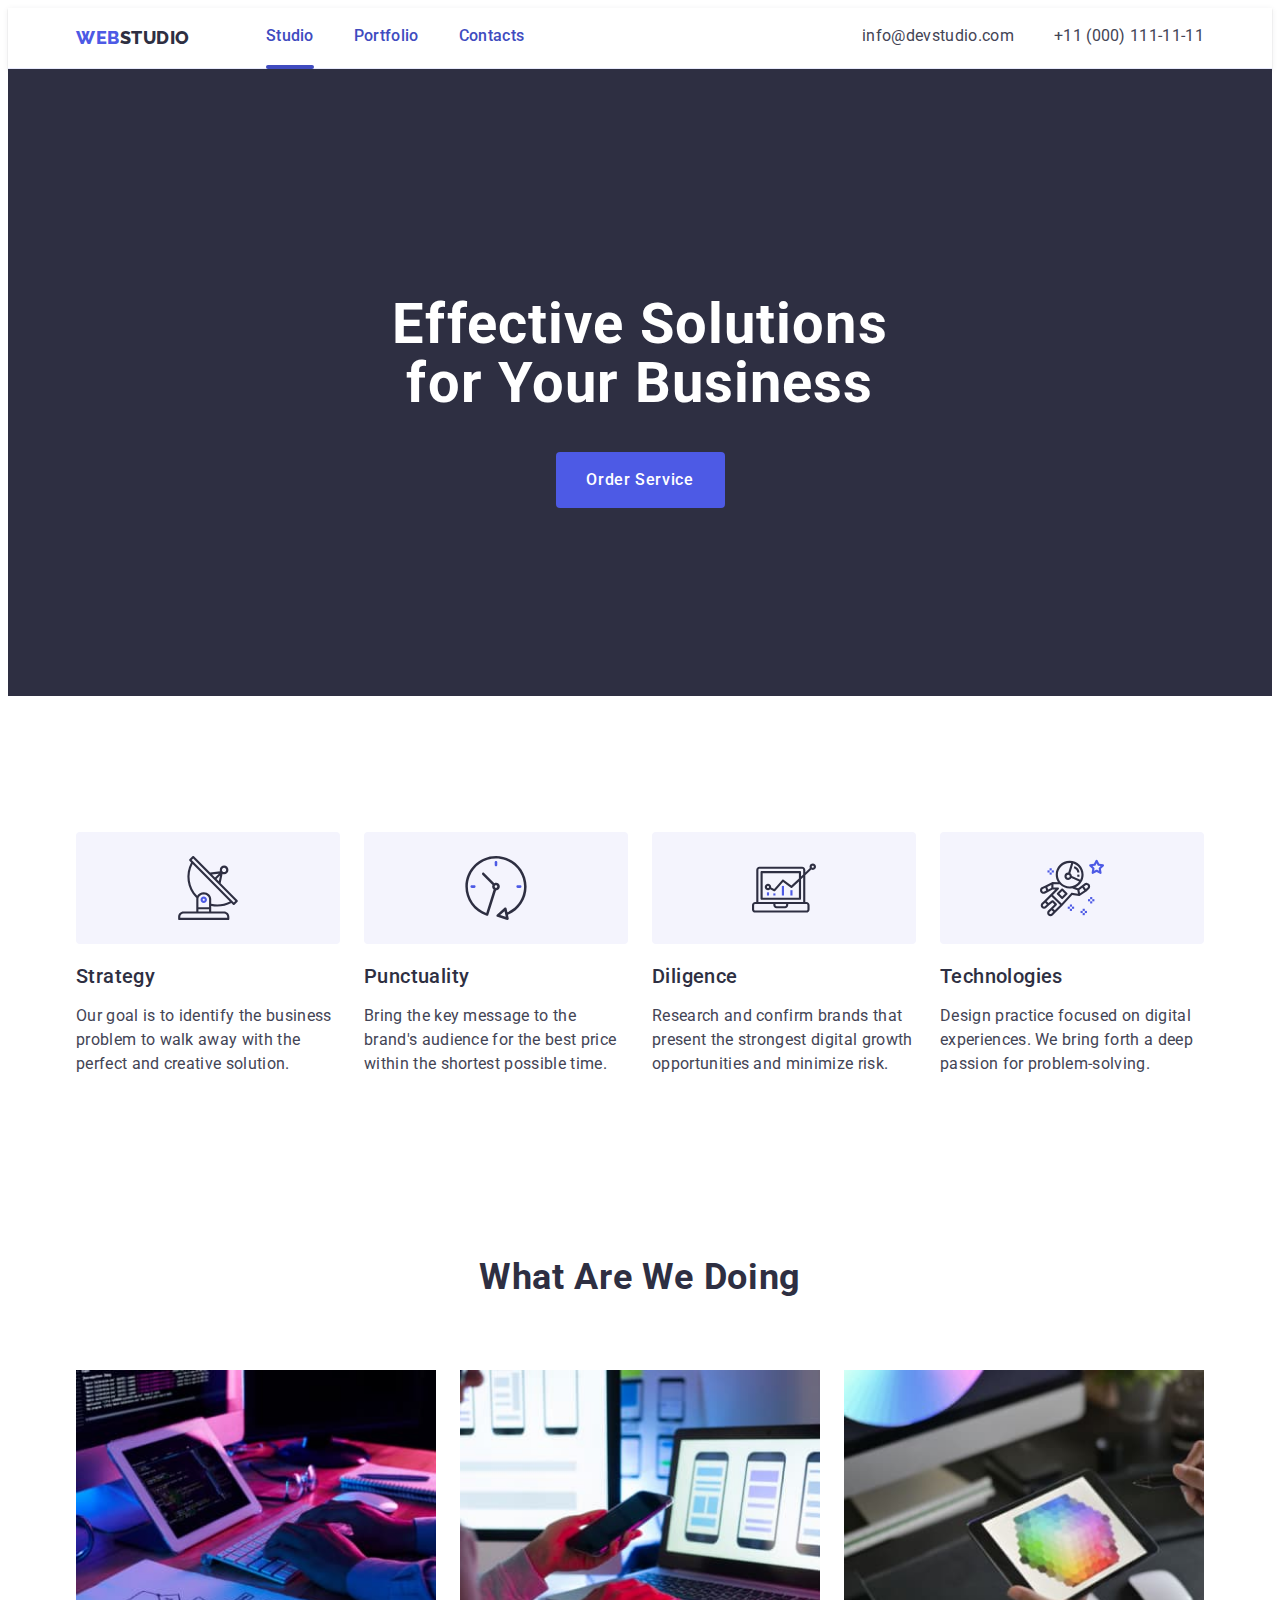
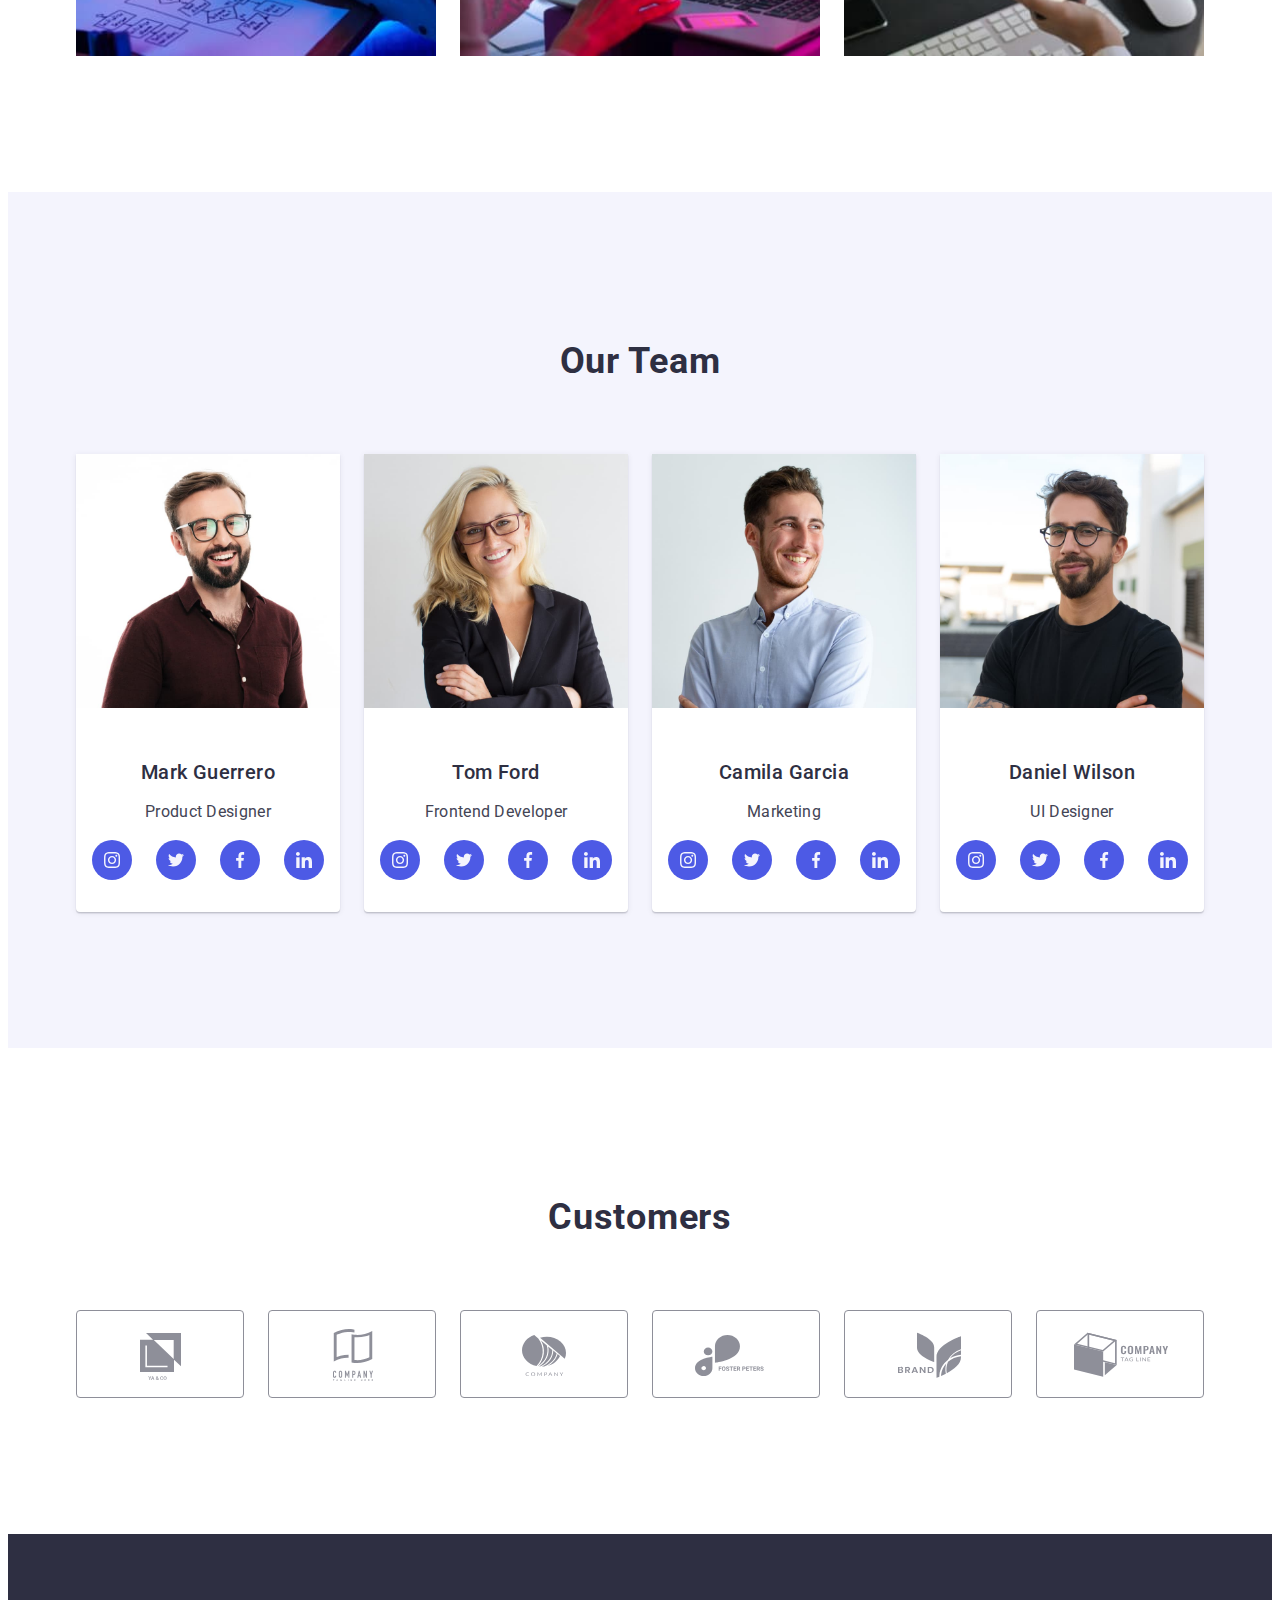
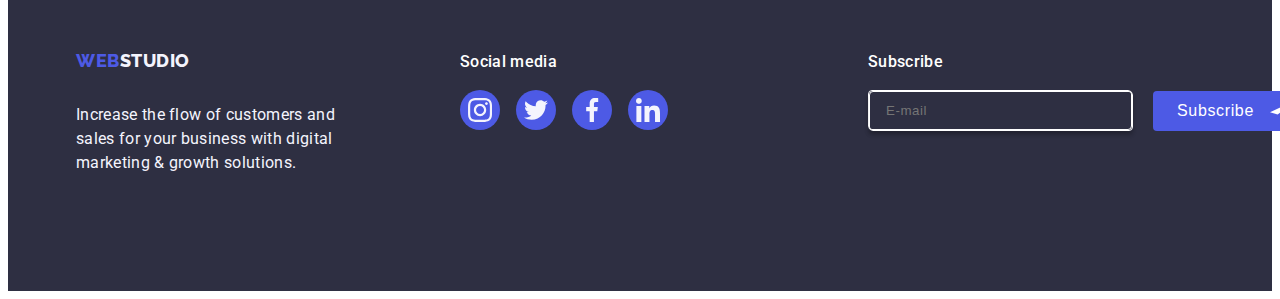
==== commit 17e0beb0: "6.1" ====
--- a/index.html
+++ b/index.html
@@ -32,7 +32,11 @@
           >
           <ul class="list header-navbar-menu">
             <li>
-              <a class="header-nav-link link" href="./index.html">Studio</a>
+              <a
+                class="header-nav-link link studio-nav-link"
+                href="./index.html"
+                >Studio</a
+              >
             </li>
             <li>
               <a class="header-nav-link link" href="./portfolio.html"
@@ -447,13 +451,39 @@
             </li>
           </ul>
         </div>
+        <!-- Subscription Form -->
+        <div class="footer-form-div">
+          <p class="footer-form-p">Subscribe</p>
+          <form
+            class="footer-form-form"
+            novalidate
+            autocomplete="off"
+            name="footer-form"
+          >
+            <label class="footer-form-label">
+              <input
+                class="footer-form-input"
+                type="email"
+                name="email"
+                placeholder="E-mail"
+              />
+            </label>
+            <button type="submit" class="footer-form-button">
+              Subscribe
+              <svg class="footer-form-svg" width="24" height="24">
+                <use href="./images/icons.svg#send-icon"></use>
+              </svg>
+            </button>
+          </form>
+        </div>
       </div>
     </footer>
+    <!-- Modal Hero Section -->
     <div data-modal class="modal-div is-hidden">
       <div class="modal-container">
         <button type="button" class="modal-button" data-modal-close>
           <svg width="8" height="8" class="modal-svg">
-            <use href="./images/icons.svg#icon-linkedin-1"></use>
+            <use href="./images/icons.svg#close-button"></use>
           </svg>
         </button>
       </div>
--- a/css/styles.css
+++ b/css/styles.css
@@ -107,7 +107,12 @@
   color: #404bbf;
 }
 
-.header-nav-link::after {
+.header-nav-link:hover,
+.header-nav-link:focus {
+  color: #404bbf;
+}
+
+.studio-nav-link::after {
   content: "";
   width: 100%;
   height: 4px;
@@ -115,15 +120,38 @@
   background-color: var(--pressed-state-color);
   display: block;
   border-radius: 2px;
-  position: absolute;
+  position: relative;
   top: 17px;
   bottom: -1px;
   transition: color 250ms cubic-bezier(0.4, 0, 0.2, 1);
 }
 
-.header-nav-link:hover,
-.header-nav-link:focus {
-  color: #404bbf;
+.portfolio-nav-link::after {
+  content: "";
+  width: 100%;
+  height: 4px;
+  left: 0;
+  background-color: var(--pressed-state-color);
+  display: block;
+  border-radius: 2px;
+  position: relative;
+  top: 17px;
+  bottom: -1px;
+  transition: color 250ms cubic-bezier(0.4, 0, 0.2, 1);
+}
+
+.contacts-nav-link::after {
+  content: "";
+  width: 100%;
+  height: 4px;
+  left: 0;
+  background-color: var(--pressed-state-color);
+  display: block;
+  border-radius: 2px;
+  position: relative;
+  top: 17px;
+  bottom: -1px;
+  transition: color 250ms cubic-bezier(0.4, 0, 0.2, 1);
 }
 
 .address {
@@ -155,7 +183,6 @@
 
 .hero-container {
   padding: 188px 0;
-  /* background-image: url("../images/background-image.jpg"); */
   background-image: linear-gradient(
       rgba(46, 47, 66, 0.7),
       rgba(46, 47, 66, 0.7)
@@ -458,6 +485,8 @@
 .footer-div {
   display: flex;
   align-items: baseline;
+  display: flex;
+  align-items: baseline;
 }
 
 .footer-social-media-div {
@@ -534,6 +563,91 @@
   letter-spacing: 0.02em;
   color: var(--white-background-color);
   margin-bottom: 16px;
+}
+
+.footer-form-div {
+  position: relative;
+  margin-right: 0;
+  margin-left: 80px;
+}
+
+.footer-form-p {
+  color: var(--white-background-color);
+  font-size: 16px;
+  font-style: normal;
+  font-weight: 500;
+  line-height: 150%;
+  letter-spacing: 0.32px;
+  margin-bottom: 16px;
+}
+
+.footer-form-form {
+  width: 264px;
+  height: 40px;
+  border-radius: 4px;
+  border: 1px solid var(--white-background-color);
+  box-shadow: 0px 4px 4px 0px rgba(0, 0, 0, 0.15);
+  display: flex;
+  flex-direction: row;
+  position: absolute;
+  gap: 24px;
+}
+
+.footer-form-label {
+  color: var(--WHITE, #fff);
+  width: 264px;
+  height: 40px;
+  font-family: "Roboto", sans-serif;
+  font-size: 12px;
+  font-style: normal;
+  font-weight: 400;
+  line-height: 200%;
+  letter-spacing: 0.48px;
+  position: absolute;
+}
+
+.footer-form-input {
+  border: none;
+  outline: none;
+  background: none;
+  width: 264px;
+  height: 40px;
+  border: 1px solid #ffffff;
+  line-height: 1.5;
+  letter-spacing: 0.04em;
+  padding-left: 16px;
+  box-shadow: 0px 4px 4px 0px rgba(0, 0, 0, 0.15);
+  border-radius: 4px;
+  color: #ffffff;
+}
+
+.footer-form-button {
+  display: inline-flex;
+  padding: 8px 24px;
+  justify-content: center;
+  align-items: center;
+  min-width: 165px;
+  height: 40px;
+  border-radius: 4px;
+  background: var(--primary-brand-color);
+  cursor: pointer;
+  border: none;
+  transition: color 250ms cubic-bezier(0.4, 0, 0.2, 1),
+    background-color 250ms cubic-bezier(0.4, 0, 0.2, 1),
+    border-color 250ms cubic-bezier(0.4, 0, 0.2, 1),
+    box-shadow 250ms cubic-bezier(0.4, 0, 0.2, 1);
+  margin-left: 284px;
+  font-size: 16px;
+  font-style: normal;
+  font-weight: 500;
+  line-height: 150%;
+  letter-spacing: 0.64px;
+  color: #ffffff;
+}
+
+.footer-form-svg {
+  fill: white;
+  margin-left: 16px;
 }
 
 .list {
